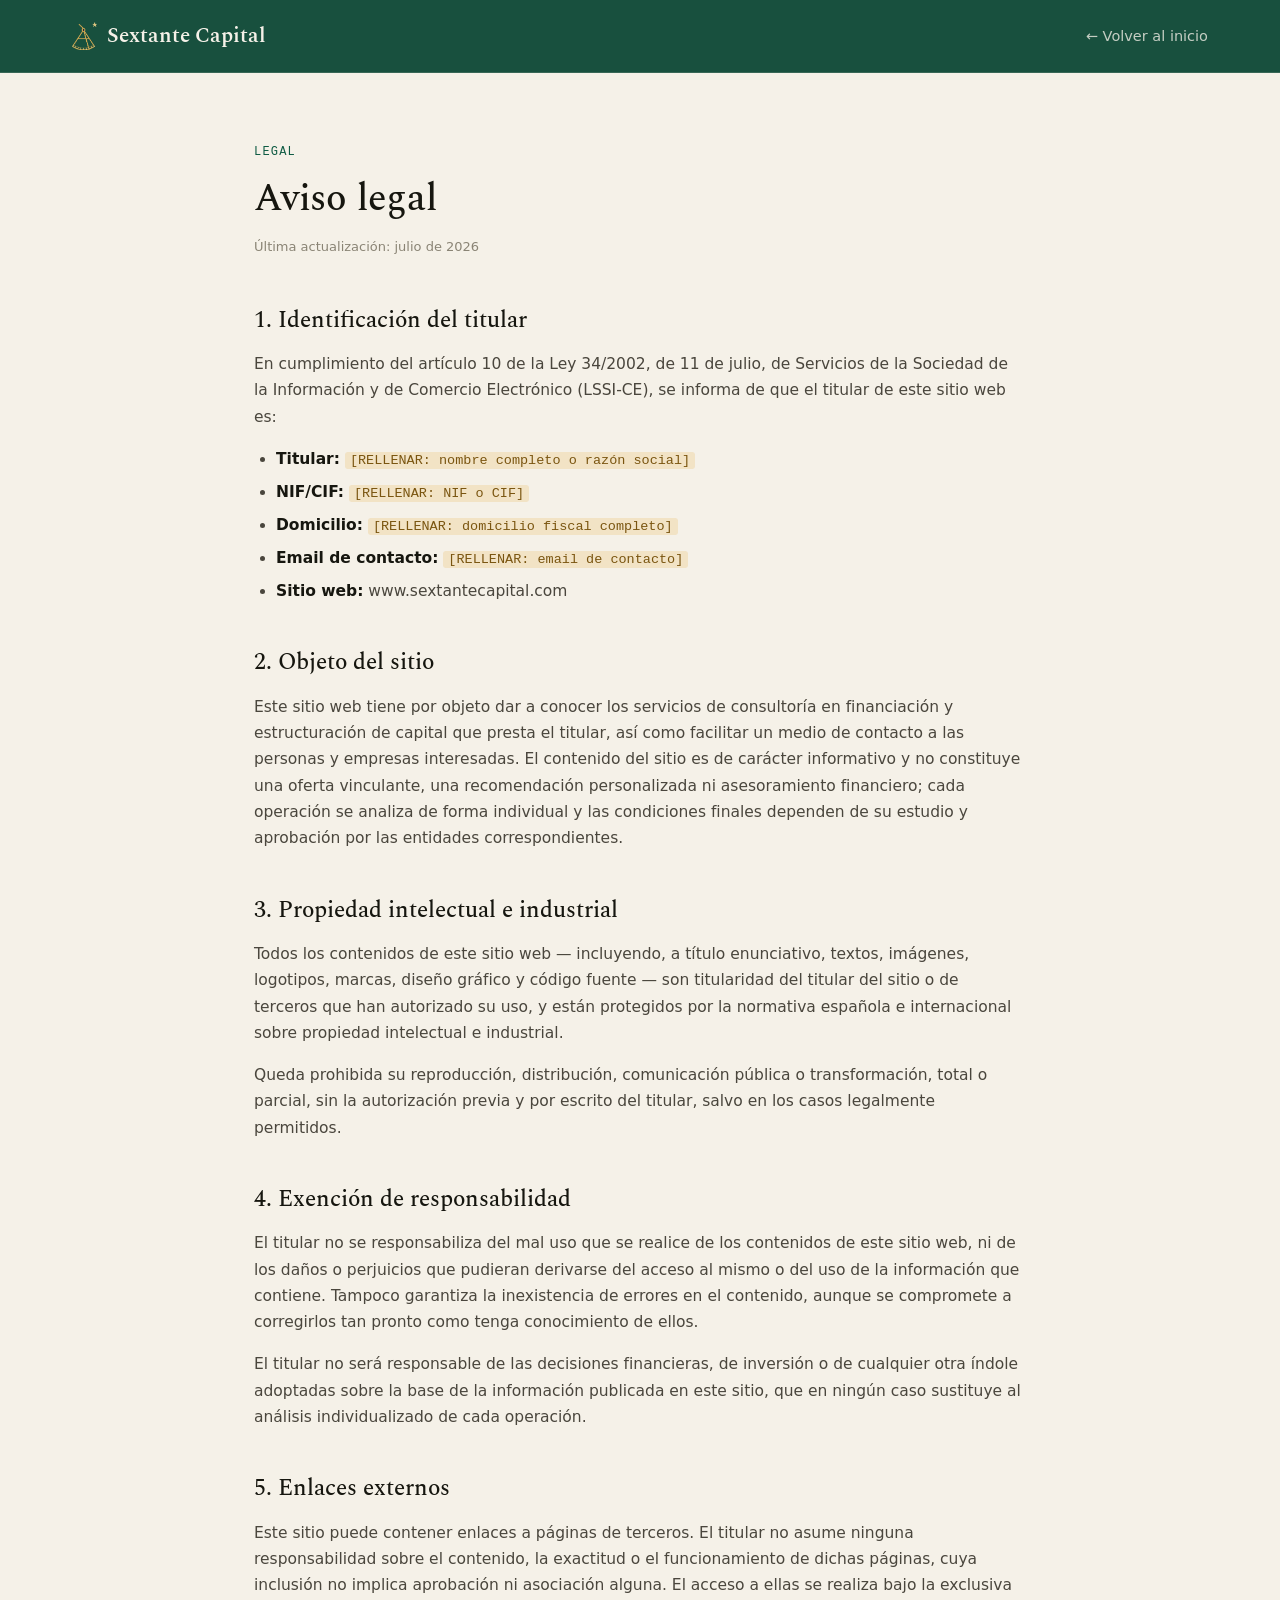
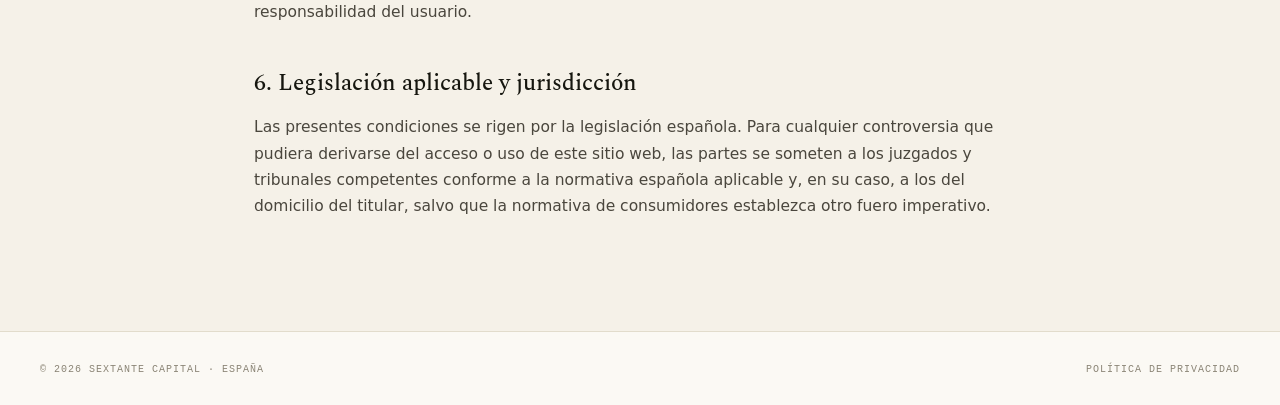
==== aviso-legal.html @ 50f3025b "Legal pages, GDPR contact form and prospect fit section - Real aviso legal and política de privacida" ====
<!DOCTYPE html>
<html lang="es">
<head>
<meta charset="utf-8">
<meta name="viewport" content="width=device-width, initial-scale=1">
<title>Aviso legal — Sextante Capital</title>
<meta name="robots" content="noindex">
<link rel="icon" href="favicon-32.png" type="image/png" sizes="32x32">
<link rel="icon" href="favicon-48.png" type="image/png" sizes="48x48">
<link rel="apple-touch-icon" href="apple-touch-icon.png">
<link rel="preconnect" href="https://fonts.googleapis.com">
<link rel="preconnect" href="https://fonts.gstatic.com" crossorigin>
<link href="https://fonts.googleapis.com/css2?family=Spectral:ital,wght@0,400;0,500;0,600;0,700;1,400;1,500;1,600&display=swap" rel="stylesheet">
<link rel="stylesheet" href="legal.css">
</head>
<body>

<header class="site-header">
  <div class="container">
    <a href="index.html" class="brand"><img src="logo.png" alt="" aria-hidden="true">Sextante Capital</a>
    <a href="index.html" class="back-link">← Volver al inicio</a>
  </div>
</header>

<main>
  <div class="eyebrow">Legal</div>
  <h1>Aviso legal</h1>
  <p class="updated">Última actualización: julio de 2026</p>

  <h2>1. Identificación del titular</h2>
  <p>En cumplimiento del artículo 10 de la Ley 34/2002, de 11 de julio, de Servicios de la Sociedad de la Información y de Comercio Electrónico (LSSI-CE), se informa de que el titular de este sitio web es:</p>
  <ul>
    <li><strong>Titular:</strong> <span class="placeholder">[RELLENAR: nombre completo o razón social]</span></li>
    <li><strong>NIF/CIF:</strong> <span class="placeholder">[RELLENAR: NIF o CIF]</span></li>
    <li><strong>Domicilio:</strong> <span class="placeholder">[RELLENAR: domicilio fiscal completo]</span></li>
    <li><strong>Email de contacto:</strong> <span class="placeholder">[RELLENAR: email de contacto]</span></li>
    <li><strong>Sitio web:</strong> www.sextantecapital.com</li>
  </ul>

  <h2>2. Objeto del sitio</h2>
  <p>Este sitio web tiene por objeto dar a conocer los servicios de consultoría en financiación y estructuración de capital que presta el titular, así como facilitar un medio de contacto a las personas y empresas interesadas. El contenido del sitio es de carácter informativo y no constituye una oferta vinculante, una recomendación personalizada ni asesoramiento financiero; cada operación se analiza de forma individual y las condiciones finales dependen de su estudio y aprobación por las entidades correspondientes.</p>

  <h2>3. Propiedad intelectual e industrial</h2>
  <p>Todos los contenidos de este sitio web — incluyendo, a título enunciativo, textos, imágenes, logotipos, marcas, diseño gráfico y código fuente — son titularidad del titular del sitio o de terceros que han autorizado su uso, y están protegidos por la normativa española e internacional sobre propiedad intelectual e industrial.</p>
  <p>Queda prohibida su reproducción, distribución, comunicación pública o transformación, total o parcial, sin la autorización previa y por escrito del titular, salvo en los casos legalmente permitidos.</p>

  <h2>4. Exención de responsabilidad</h2>
  <p>El titular no se responsabiliza del mal uso que se realice de los contenidos de este sitio web, ni de los daños o perjuicios que pudieran derivarse del acceso al mismo o del uso de la información que contiene. Tampoco garantiza la inexistencia de errores en el contenido, aunque se compromete a corregirlos tan pronto como tenga conocimiento de ellos.</p>
  <p>El titular no será responsable de las decisiones financieras, de inversión o de cualquier otra índole adoptadas sobre la base de la información publicada en este sitio, que en ningún caso sustituye al análisis individualizado de cada operación.</p>

  <h2>5. Enlaces externos</h2>
  <p>Este sitio puede contener enlaces a páginas de terceros. El titular no asume ninguna responsabilidad sobre el contenido, la exactitud o el funcionamiento de dichas páginas, cuya inclusión no implica aprobación ni asociación alguna. El acceso a ellas se realiza bajo la exclusiva responsabilidad del usuario.</p>

  <h2>6. Legislación aplicable y jurisdicción</h2>
  <p>Las presentes condiciones se rigen por la legislación española. Para cualquier controversia que pudiera derivarse del acceso o uso de este sitio web, las partes se someten a los juzgados y tribunales competentes conforme a la normativa española aplicable y, en su caso, a los del domicilio del titular, salvo que la normativa de consumidores establezca otro fuero imperativo.</p>
</main>

<footer class="site-footer">
  <div class="container">
    <span>© 2026 Sextante Capital · España</span>
    <a href="privacidad.html">Política de privacidad</a>
  </div>
</footer>

</body>
</html>
---- legal.css ----
/* Estilos compartidos de las páginas legales — misma paleta y tipografía que index.html */
:root {
  --cream: #f5f1e8;
  --paper: #fbf9f4;
  --sand: #ece5d6;
  --ink: #16160f;
  --ink-soft: #4a463d;
  --ink-faint: #8a8475;
  --line: #e2dccc;
  --line-strong: #cfc6b1;
  --forest: #0e5b43;
  --forest-deep: #0a4633;
  --gold: #e6b95c;
  --cream-dim: #cfc9ba;
  --serif: 'Spectral', Georgia, 'Times New Roman', serif;
  --sans: ui-sans-serif, system-ui, -apple-system, 'Segoe UI', sans-serif;
  --mono: ui-monospace, 'Cascadia Code', Consolas, monospace;
}
* { box-sizing: border-box; }
body {
  margin: 0;
  background: var(--cream);
  font-family: var(--sans);
  color: var(--ink);
  min-height: 100vh;
}
a { color: var(--forest); text-decoration: none; }
a:hover { text-decoration: underline; }
::selection { background: rgba(14, 91, 67, 0.18); }

.site-header {
  position: sticky;
  top: 0;
  z-index: 50;
  background: rgba(10, 70, 51, 0.94);
  backdrop-filter: blur(10px);
  -webkit-backdrop-filter: blur(10px);
  border-bottom: 1px solid rgba(245, 241, 232, 0.14);
  color: var(--cream);
}
.site-header .container {
  max-width: 1200px;
  margin: 0 auto;
  padding: 20px 32px;
  display: flex;
  align-items: center;
  justify-content: space-between;
}
.brand {
  display: flex;
  align-items: center;
  gap: 10px;
  font-family: var(--serif);
  font-size: 21px;
  font-weight: 600;
  color: var(--cream);
}
.brand:hover { text-decoration: none; }
.brand img { height: 28px; }
.back-link {
  font-size: 14.5px;
  color: rgba(245, 241, 232, 0.78);
  font-weight: 500;
}
.back-link:hover { color: var(--gold); text-decoration: none; }

main {
  max-width: 836px;
  margin: 0 auto;
  padding: 72px 32px 96px;
}
.eyebrow {
  font-family: var(--mono);
  font-size: 12px;
  letter-spacing: 0.1em;
  text-transform: uppercase;
  color: var(--forest);
  font-weight: 500;
  margin-bottom: 18px;
}
h1 {
  font-family: var(--serif);
  font-weight: 500;
  font-size: 38px;
  line-height: 1.2;
  margin: 0 0 12px;
  letter-spacing: -0.005em;
}
.updated {
  font-size: 13px;
  color: var(--ink-faint);
  margin-bottom: 48px;
}
h2 {
  font-family: var(--serif);
  font-weight: 500;
  font-size: 23px;
  line-height: 1.3;
  margin: 44px 0 14px;
}
p, li {
  font-size: 15.5px;
  line-height: 1.7;
  color: var(--ink-soft);
}
ul { padding-left: 22px; }
li { margin-bottom: 6px; }
strong { color: var(--ink); }
.placeholder {
  background: rgba(230, 185, 92, 0.25);
  border-radius: 3px;
  padding: 1px 5px;
  font-family: var(--mono);
  font-size: 13.5px;
  color: #7a5510;
}

.site-footer {
  border-top: 1px solid var(--line);
  padding: 32px;
  background: var(--paper);
}
.site-footer .container {
  max-width: 1200px;
  margin: 0 auto;
  display: flex;
  justify-content: space-between;
  flex-wrap: wrap;
  gap: 12px;
}
.site-footer span, .site-footer a {
  font-family: var(--mono);
  font-size: 10px;
  letter-spacing: 0.1em;
  text-transform: uppercase;
  color: var(--ink-faint);
}

@media (max-width: 560px) {
  .site-header .container { padding: 12px 16px; }
  .brand { font-size: 17px; }
  .brand img { height: 22px; }
  main { padding: 48px 20px 72px; }
  h1 { font-size: 30px; }
}
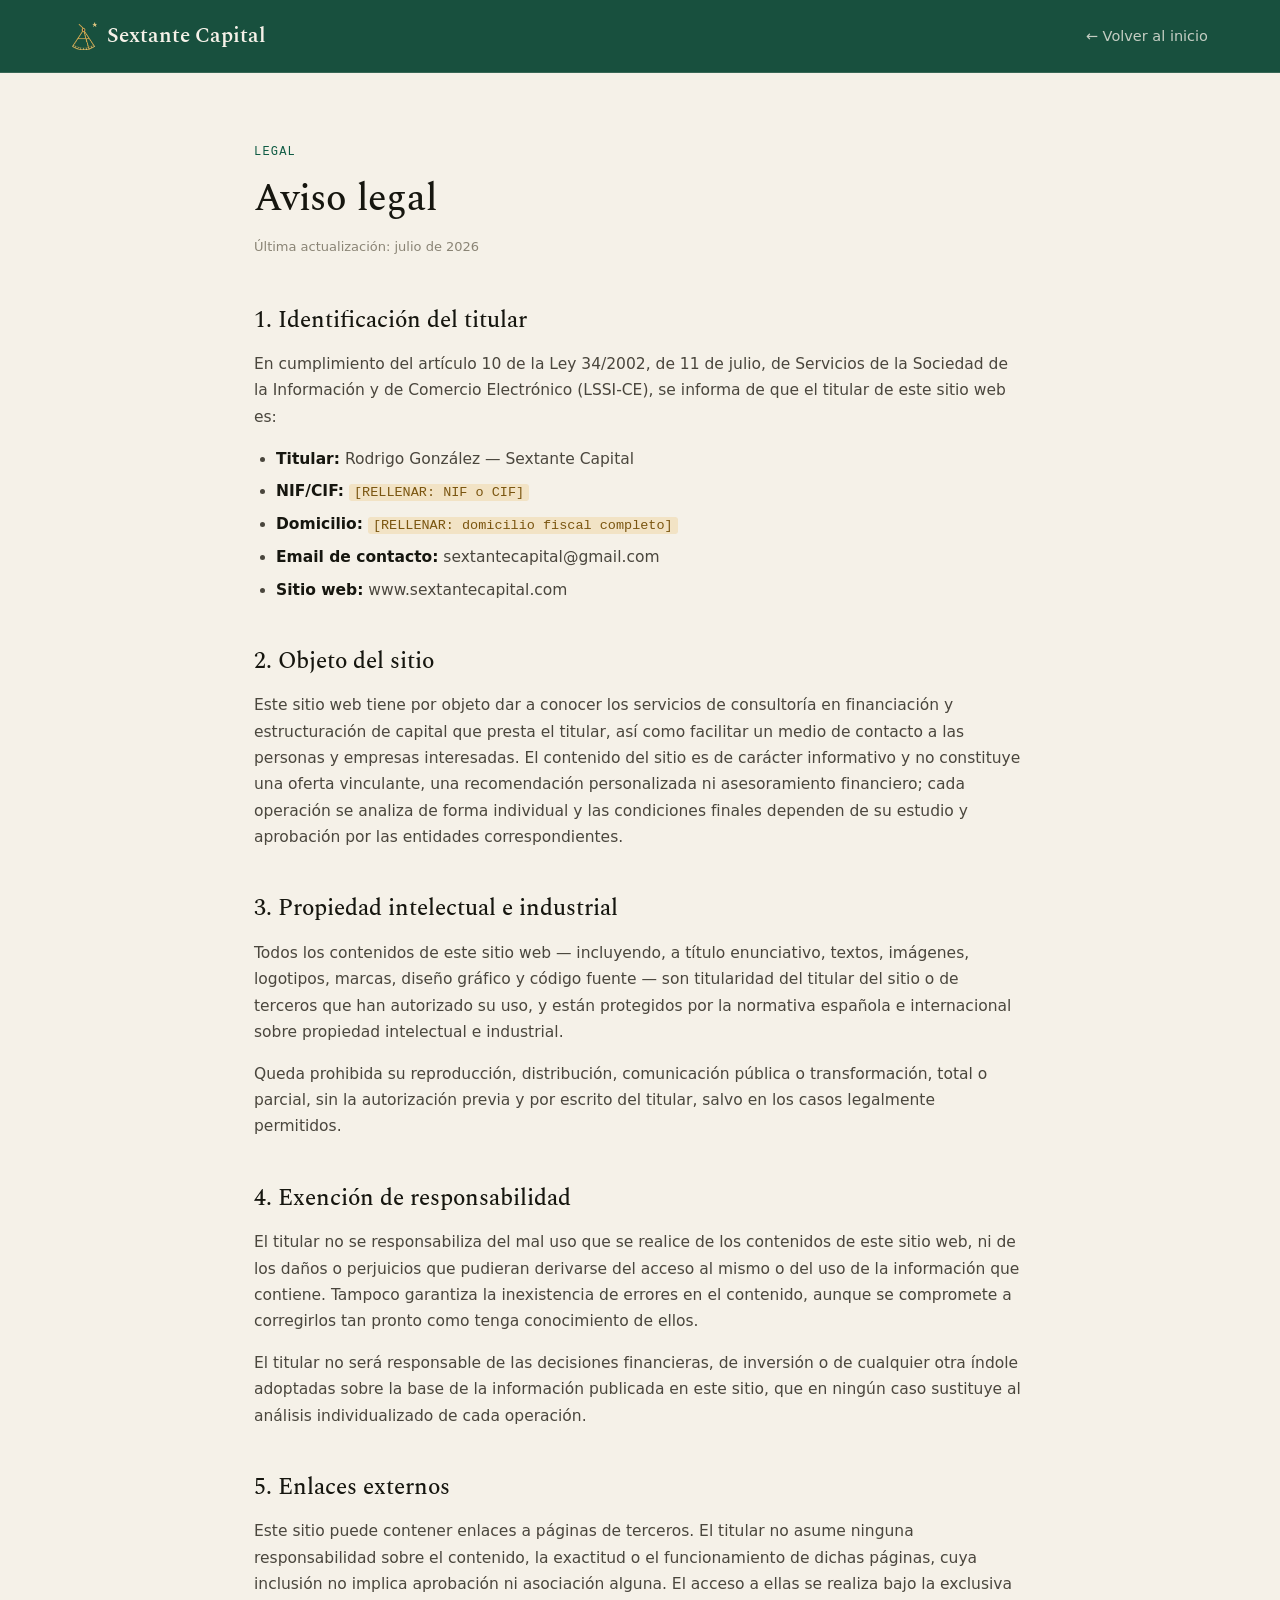
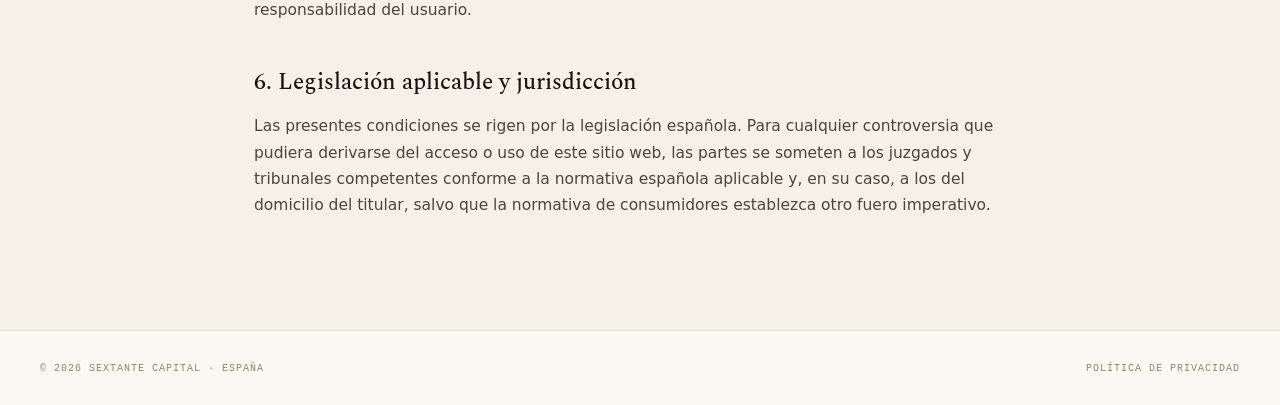
==== commit 70fd229c: "Fill legal placeholders and wire form to FormSubmit Owner set to Rodrigo González — Sextante Capital" ====
--- a/aviso-legal.html
+++ b/aviso-legal.html
@@ -30,10 +30,10 @@
   <h2>1. Identificación del titular</h2>
   <p>En cumplimiento del artículo 10 de la Ley 34/2002, de 11 de julio, de Servicios de la Sociedad de la Información y de Comercio Electrónico (LSSI-CE), se informa de que el titular de este sitio web es:</p>
   <ul>
-    <li><strong>Titular:</strong> <span class="placeholder">[RELLENAR: nombre completo o razón social]</span></li>
+    <li><strong>Titular:</strong> Rodrigo González — Sextante Capital</li>
     <li><strong>NIF/CIF:</strong> <span class="placeholder">[RELLENAR: NIF o CIF]</span></li>
     <li><strong>Domicilio:</strong> <span class="placeholder">[RELLENAR: domicilio fiscal completo]</span></li>
-    <li><strong>Email de contacto:</strong> <span class="placeholder">[RELLENAR: email de contacto]</span></li>
+    <li><strong>Email de contacto:</strong> sextantecapital@gmail.com</li>
     <li><strong>Sitio web:</strong> www.sextantecapital.com</li>
   </ul>
 
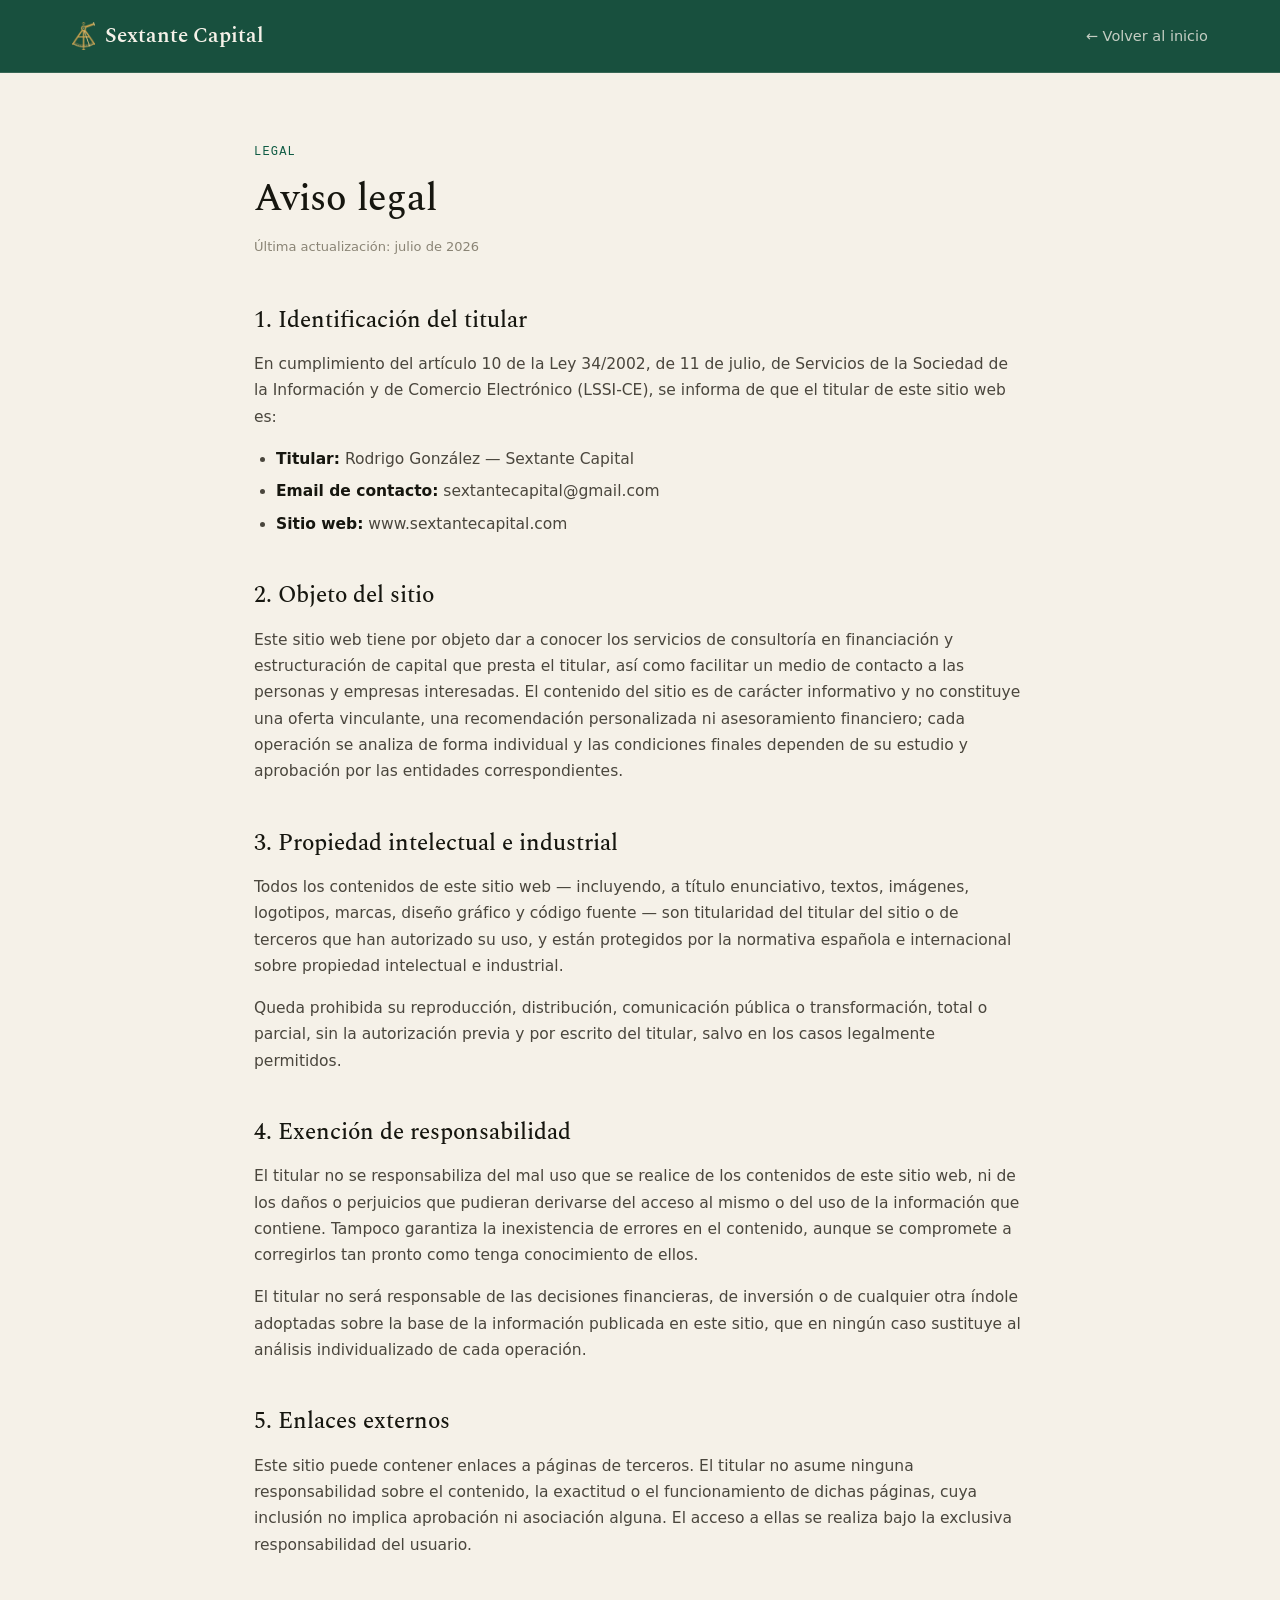
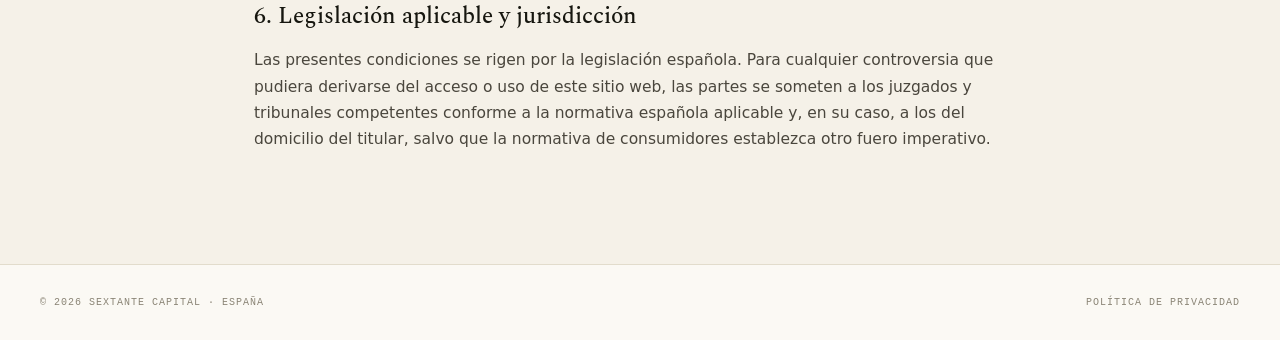
==== commit ba11edca: "New SXT emblem logo across favicons, header and card icons Also drop the unfilled NIF and fiscal-add" ====
--- a/aviso-legal.html
+++ b/aviso-legal.html
@@ -31,8 +31,6 @@
   <p>En cumplimiento del artículo 10 de la Ley 34/2002, de 11 de julio, de Servicios de la Sociedad de la Información y de Comercio Electrónico (LSSI-CE), se informa de que el titular de este sitio web es:</p>
   <ul>
     <li><strong>Titular:</strong> Rodrigo González — Sextante Capital</li>
-    <li><strong>NIF/CIF:</strong> <span class="placeholder">[RELLENAR: NIF o CIF]</span></li>
-    <li><strong>Domicilio:</strong> <span class="placeholder">[RELLENAR: domicilio fiscal completo]</span></li>
     <li><strong>Email de contacto:</strong> sextantecapital@gmail.com</li>
     <li><strong>Sitio web:</strong> www.sextantecapital.com</li>
   </ul>
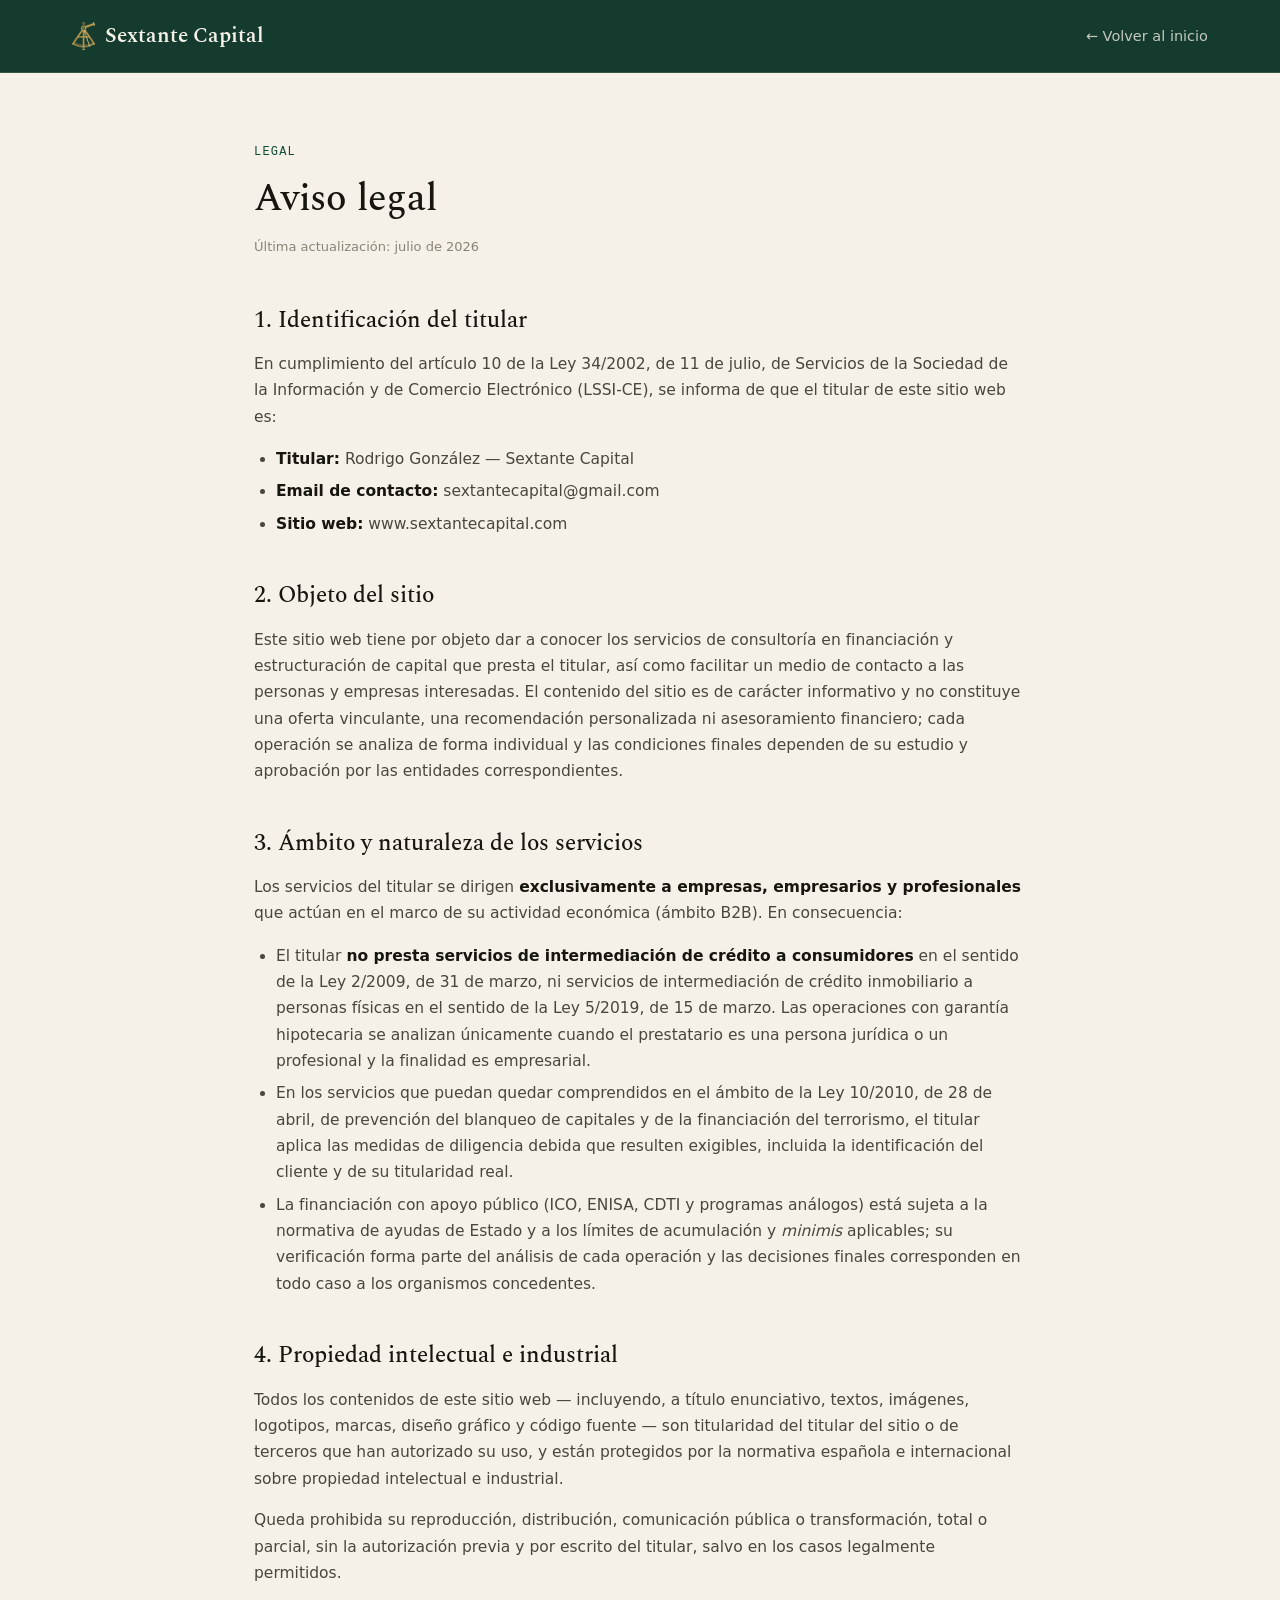
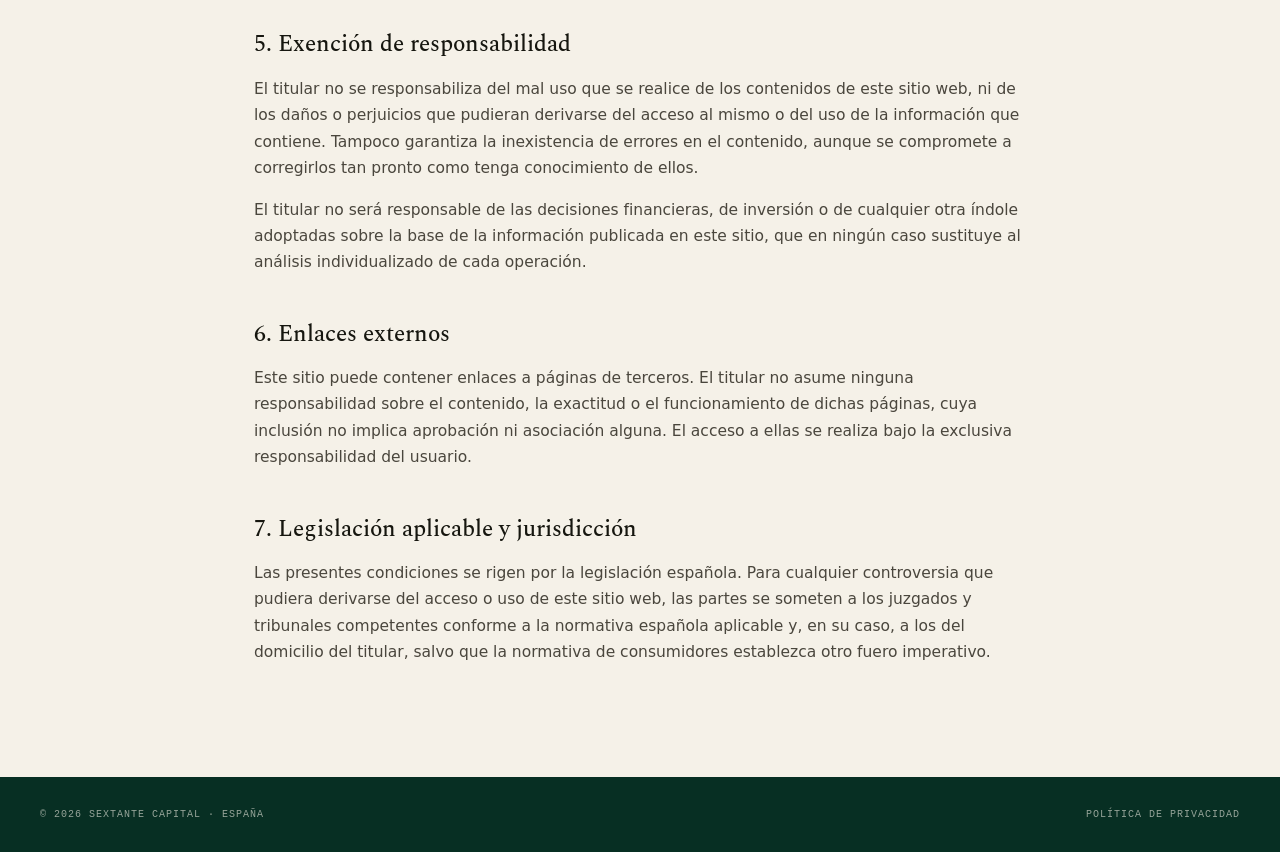
==== commit 5a75d423: "Address advisory feedback: depth, pricing, deep links and legal scope - Financing map grows from 12 " ====
--- a/aviso-legal.html
+++ b/aviso-legal.html
@@ -5,9 +5,9 @@
 <meta name="viewport" content="width=device-width, initial-scale=1">
 <title>Aviso legal — Sextante Capital</title>
 <meta name="robots" content="noindex">
-<link rel="icon" href="favicon-32.png" type="image/png" sizes="32x32">
-<link rel="icon" href="favicon-48.png" type="image/png" sizes="48x48">
-<link rel="apple-touch-icon" href="apple-touch-icon.png">
+<link rel="icon" href="favicon-32.png?v=2" type="image/png" sizes="32x32">
+<link rel="icon" href="favicon-48.png?v=2" type="image/png" sizes="48x48">
+<link rel="apple-touch-icon" href="apple-touch-icon.png?v=2">
 <link rel="preconnect" href="https://fonts.googleapis.com">
 <link rel="preconnect" href="https://fonts.gstatic.com" crossorigin>
 <link href="https://fonts.googleapis.com/css2?family=Spectral:ital,wght@0,400;0,500;0,600;0,700;1,400;1,500;1,600&display=swap" rel="stylesheet">
@@ -17,7 +17,7 @@
 
 <header class="site-header">
   <div class="container">
-    <a href="index.html" class="brand"><img src="logo.png" alt="" aria-hidden="true">Sextante Capital</a>
+    <a href="index.html" class="brand"><img src="logo.png?v=2" alt="" aria-hidden="true">Sextante Capital</a>
     <a href="index.html" class="back-link">← Volver al inicio</a>
   </div>
 </header>
@@ -38,18 +38,26 @@
   <h2>2. Objeto del sitio</h2>
   <p>Este sitio web tiene por objeto dar a conocer los servicios de consultoría en financiación y estructuración de capital que presta el titular, así como facilitar un medio de contacto a las personas y empresas interesadas. El contenido del sitio es de carácter informativo y no constituye una oferta vinculante, una recomendación personalizada ni asesoramiento financiero; cada operación se analiza de forma individual y las condiciones finales dependen de su estudio y aprobación por las entidades correspondientes.</p>
 
-  <h2>3. Propiedad intelectual e industrial</h2>
+  <h2>3. Ámbito y naturaleza de los servicios</h2>
+  <p>Los servicios del titular se dirigen <strong>exclusivamente a empresas, empresarios y profesionales</strong> que actúan en el marco de su actividad económica (ámbito B2B). En consecuencia:</p>
+  <ul>
+    <li>El titular <strong>no presta servicios de intermediación de crédito a consumidores</strong> en el sentido de la Ley 2/2009, de 31 de marzo, ni servicios de intermediación de crédito inmobiliario a personas físicas en el sentido de la Ley 5/2019, de 15 de marzo. Las operaciones con garantía hipotecaria se analizan únicamente cuando el prestatario es una persona jurídica o un profesional y la finalidad es empresarial.</li>
+    <li>En los servicios que puedan quedar comprendidos en el ámbito de la Ley 10/2010, de 28 de abril, de prevención del blanqueo de capitales y de la financiación del terrorismo, el titular aplica las medidas de diligencia debida que resulten exigibles, incluida la identificación del cliente y de su titularidad real.</li>
+    <li>La financiación con apoyo público (ICO, ENISA, CDTI y programas análogos) está sujeta a la normativa de ayudas de Estado y a los límites de acumulación y <em>minimis</em> aplicables; su verificación forma parte del análisis de cada operación y las decisiones finales corresponden en todo caso a los organismos concedentes.</li>
+  </ul>
+
+  <h2>4. Propiedad intelectual e industrial</h2>
   <p>Todos los contenidos de este sitio web — incluyendo, a título enunciativo, textos, imágenes, logotipos, marcas, diseño gráfico y código fuente — son titularidad del titular del sitio o de terceros que han autorizado su uso, y están protegidos por la normativa española e internacional sobre propiedad intelectual e industrial.</p>
   <p>Queda prohibida su reproducción, distribución, comunicación pública o transformación, total o parcial, sin la autorización previa y por escrito del titular, salvo en los casos legalmente permitidos.</p>
 
-  <h2>4. Exención de responsabilidad</h2>
+  <h2>5. Exención de responsabilidad</h2>
   <p>El titular no se responsabiliza del mal uso que se realice de los contenidos de este sitio web, ni de los daños o perjuicios que pudieran derivarse del acceso al mismo o del uso de la información que contiene. Tampoco garantiza la inexistencia de errores en el contenido, aunque se compromete a corregirlos tan pronto como tenga conocimiento de ellos.</p>
   <p>El titular no será responsable de las decisiones financieras, de inversión o de cualquier otra índole adoptadas sobre la base de la información publicada en este sitio, que en ningún caso sustituye al análisis individualizado de cada operación.</p>
 
-  <h2>5. Enlaces externos</h2>
+  <h2>6. Enlaces externos</h2>
   <p>Este sitio puede contener enlaces a páginas de terceros. El titular no asume ninguna responsabilidad sobre el contenido, la exactitud o el funcionamiento de dichas páginas, cuya inclusión no implica aprobación ni asociación alguna. El acceso a ellas se realiza bajo la exclusiva responsabilidad del usuario.</p>
 
-  <h2>6. Legislación aplicable y jurisdicción</h2>
+  <h2>7. Legislación aplicable y jurisdicción</h2>
   <p>Las presentes condiciones se rigen por la legislación española. Para cualquier controversia que pudiera derivarse del acceso o uso de este sitio web, las partes se someten a los juzgados y tribunales competentes conforme a la normativa española aplicable y, en su caso, a los del domicilio del titular, salvo que la normativa de consumidores establezca otro fuero imperativo.</p>
 </main>
 
--- a/legal.css
+++ b/legal.css
@@ -8,8 +8,8 @@
   --ink-faint: #8a8475;
   --line: #e2dccc;
   --line-strong: #cfc6b1;
-  --forest: #0e5b43;
-  --forest-deep: #0a4633;
+  --forest: #0b4a36;
+  --forest-deep: #072f23;
   --gold: #e6b95c;
   --cream-dim: #cfc9ba;
   --serif: 'Spectral', Georgia, 'Times New Roman', serif;
@@ -32,7 +32,7 @@
   position: sticky;
   top: 0;
   z-index: 50;
-  background: rgba(10, 70, 51, 0.94);
+  background: rgba(7, 47, 35, 0.94);
   backdrop-filter: blur(10px);
   -webkit-backdrop-filter: blur(10px);
   border-bottom: 1px solid rgba(245, 241, 232, 0.14);
@@ -116,9 +116,8 @@
 }
 
 .site-footer {
-  border-top: 1px solid var(--line);
   padding: 32px;
-  background: var(--paper);
+  background: var(--forest-deep);
 }
 .site-footer .container {
   max-width: 1200px;
@@ -133,8 +132,9 @@
   font-size: 10px;
   letter-spacing: 0.1em;
   text-transform: uppercase;
-  color: var(--ink-faint);
+  color: rgba(245, 241, 232, 0.6);
 }
+.site-footer a:hover { color: var(--cream); text-decoration: none; }
 
 @media (max-width: 560px) {
   .site-header .container { padding: 12px 16px; }
